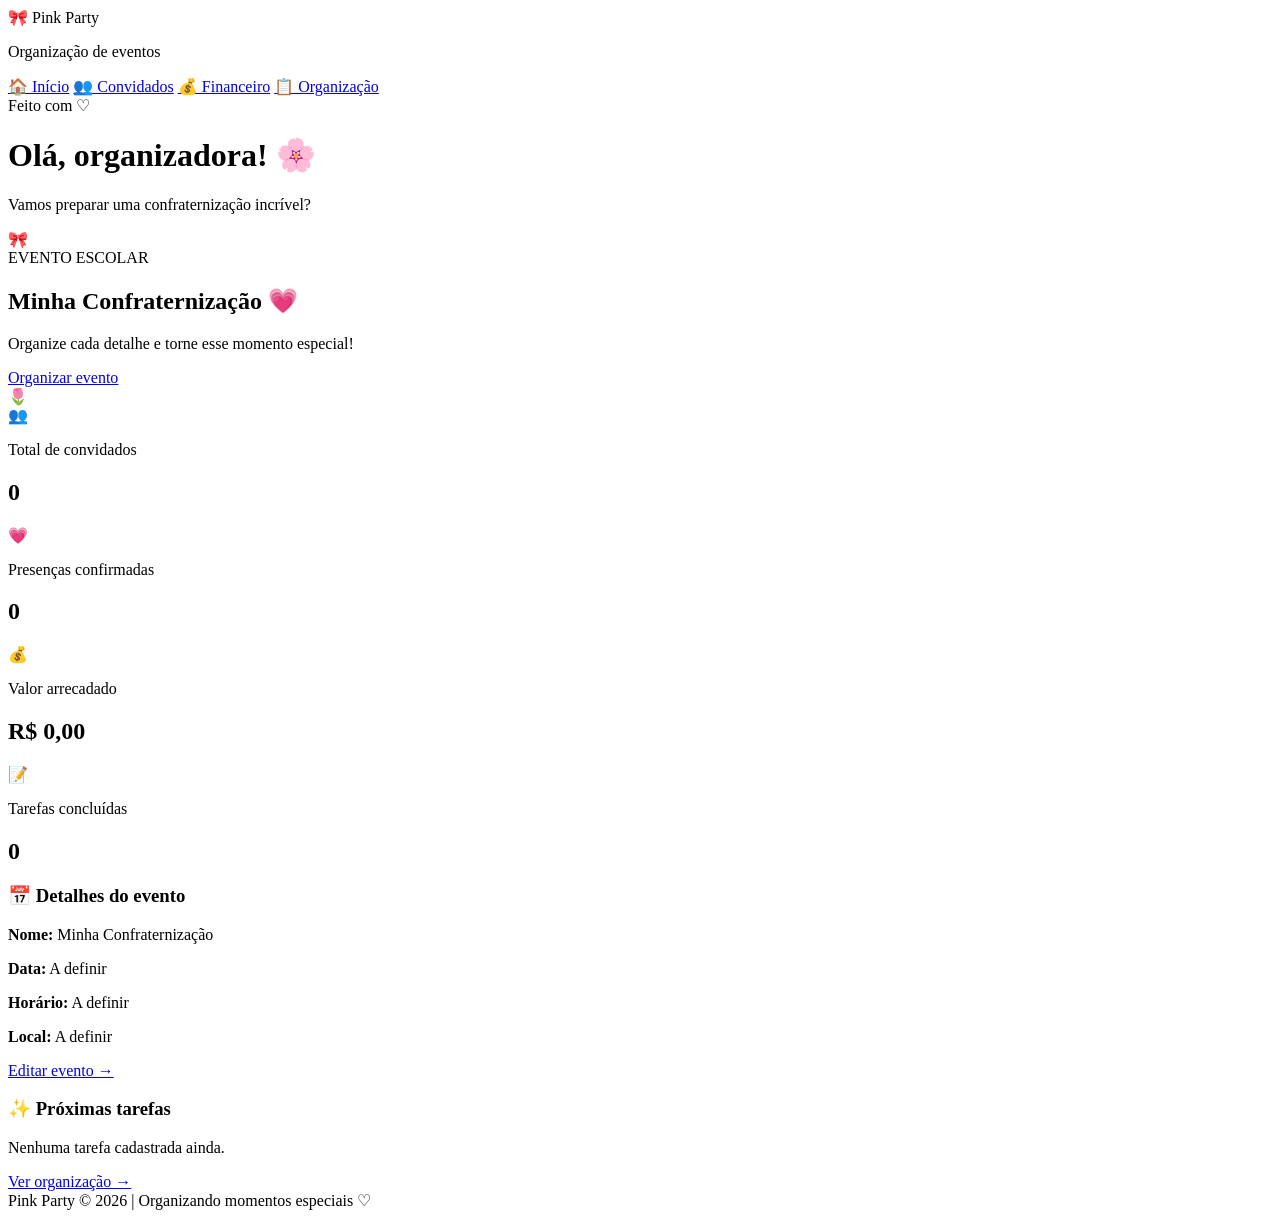
==== index.html @ e9d88d9f "att" ====
<!DOCTYPE html>
<html lang="pt-BR">
<head>
    <meta charset="UTF-8">
    <meta name="viewport" content="width=device-width, initial-scale=1.0">
    <title>Pink Party | Início</title>
    <link rel="stylesheet" href="css/style.css">
</head>
<body>

<div class="layout">

    <aside class="sidebar">
        <div class="logo">🎀 Pink Party</div>
        <p class="subtitle">Organização de eventos</p>

        <nav>
            <a href="index.html" class="active">🏠 Início</a>
            <a href="convidados.html">👥 Convidados</a>
            <a href="financeiro.html">💰 Financeiro</a>
            <a href="organizacao.html">📋 Organização</a>
        </nav>

        <div class="sidebar-footer">
            Feito com ♡
        </div>
    </aside>

    <main class="main-content">

        <header class="topbar">
            <div>
                <h1>Olá, organizadora! 🌸</h1>
                <p>Vamos preparar uma confraternização incrível?</p>
            </div>
            <div class="profile">🎀</div>
        </header>

        <section class="welcome">
            <div>
                <span>EVENTO ESCOLAR</span>
                <h2>Minha Confraternização 💗</h2>
                <p>Organize cada detalhe e torne esse momento especial!</p>
                <a href="organizacao.html" class="btn">Organizar evento</a>
            </div>
            <div class="welcome-decoration">🌷</div>
        </section>

        <section class="stats">

            <div class="stat-card">
                <div class="stat-icon">👥</div>
                <p>Total de convidados</p>
                <h2 id="totalConvidados">0</h2>
            </div>

            <div class="stat-card">
                <div class="stat-icon">💗</div>
                <p>Presenças confirmadas</p>
                <h2 id="totalConfirmados">0</h2>
            </div>

            <div class="stat-card">
                <div class="stat-icon">💰</div>
                <p>Valor arrecadado</p>
                <h2 id="totalArrecadado">R$ 0,00</h2>
            </div>

            <div class="stat-card">
                <div class="stat-icon">📝</div>
                <p>Tarefas concluídas</p>
                <h2 id="totalTarefas">0</h2>
            </div>

        </section>

        <section class="content-grid">

            <div class="panel">
                <h3>📅 Detalhes do evento</h3>
                <div class="event-details">
                    <p><strong>Nome:</strong> <span id="eventoNome">Minha Confraternização</span></p>
                    <p><strong>Data:</strong> <span id="eventoData">A definir</span></p>
                    <p><strong>Horário:</strong> <span id="eventoHorario">A definir</span></p>
                    <p><strong>Local:</strong> <span id="eventoLocal">A definir</span></p>
                </div>
                <a href="organizacao.html" class="text-link">Editar evento →</a>
            </div>

            <div class="panel">
                <h3>✨ Próximas tarefas</h3>
                <div id="tarefasResumo">
                    <p class="empty">Nenhuma tarefa cadastrada ainda.</p>
                </div>
                <a href="organizacao.html" class="text-link">Ver organização →</a>
            </div>

        </section>

        <footer>
            Pink Party © 2026 | Organizando momentos especiais ♡
        </footer>

    </main>
</div>

<script src="js/script.js"></script>
</body>
</html>
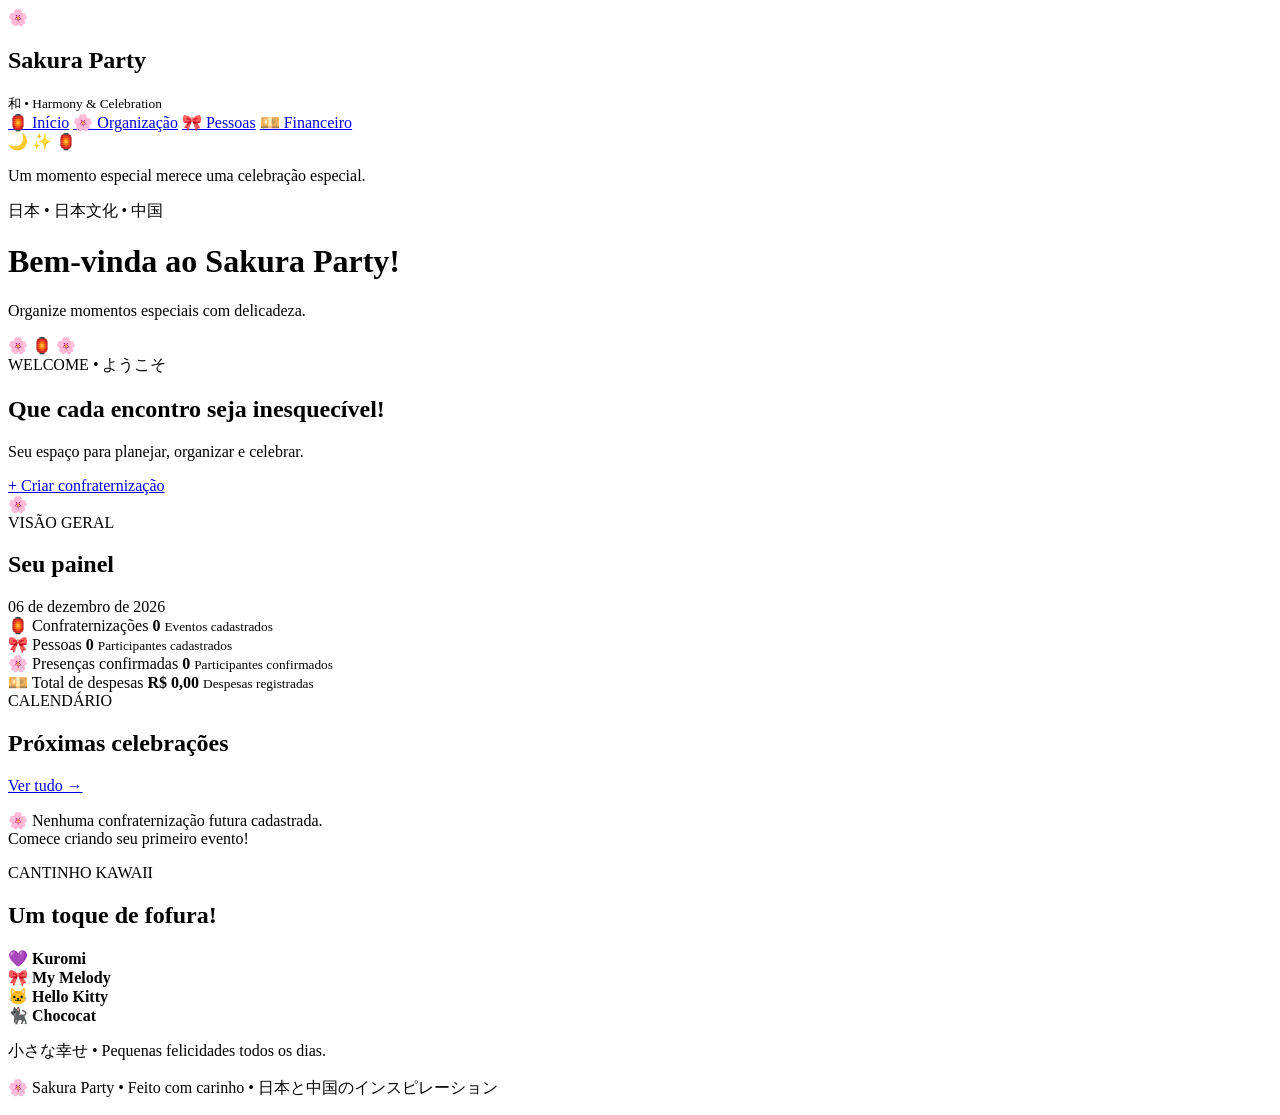
==== commit 9bcdad95: "att" ====
--- a/index.html
+++ b/index.html
@@ -4,107 +4,137 @@
 <head>
     <meta charset="UTF-8">
     <meta name="viewport" content="width=device-width, initial-scale=1.0">
-    <title>Pink Party | Início</title>
+    <title>Sakura Party | Início</title>
     <link rel="stylesheet" href="css/style.css">
+    <script src="script.js" defer></script>
 </head>
-<body>
+<body data-page="inicio">
 
 <div class="layout">
+    <aside class="sidebar">
+        <div class="brand">
+            <span class="brand-icon">🌸</span>
+            <h2>Sakura Party</h2>
+            <small>和 • Harmony & Celebration</small>
+        </div>
 
-    <aside class="sidebar">
-        <div class="logo">🎀 Pink Party</div>
-        <p class="subtitle">Organização de eventos</p>
-
-        <nav>
-            <a href="index.html" class="active">🏠 Início</a>
-            <a href="convidados.html">👥 Convidados</a>
-            <a href="financeiro.html">💰 Financeiro</a>
-            <a href="organizacao.html">📋 Organização</a>
+        <nav class="menu">
+            <a href="index.html" class="active">🏮 Início</a>
+            <a href="organizacao.html">🌸 Organização</a>
+            <a href="pessoas.html">🎀 Pessoas</a>
+            <a href="real.html">💴 Financeiro</a>
         </nav>
 
         <div class="sidebar-footer">
-            Feito com ♡
+            <span>🌙 ✨ 🏮</span>
+            <p>Um momento especial merece uma celebração especial.</p>
         </div>
     </aside>
 
     <main class="main-content">
-
         <header class="topbar">
             <div>
-                <h1>Olá, organizadora! 🌸</h1>
-                <p>Vamos preparar uma confraternização incrível?</p>
+                <span class="eyebrow">日本 • 日本文化 • 中国</span>
+                <h1>Bem-vinda ao Sakura Party!</h1>
+                <p>Organize momentos especiais com delicadeza.</p>
             </div>
-            <div class="profile">🎀</div>
+            <div class="top-decoration">🌸 🏮 🌸</div>
         </header>
 
-        <section class="welcome">
+        <section class="welcome-banner">
             <div>
-                <span>EVENTO ESCOLAR</span>
-                <h2>Minha Confraternização 💗</h2>
-                <p>Organize cada detalhe e torne esse momento especial!</p>
-                <a href="organizacao.html" class="btn">Organizar evento</a>
+                <span class="banner-label">WELCOME • ようこそ</span>
+                <h2>Que cada encontro seja inesquecível!</h2>
+                <p>Seu espaço para planejar, organizar e celebrar.</p>
+                <a href="organizacao.html" class="primary-button">
+                    + Criar confraternização
+                </a>
             </div>
-            <div class="welcome-decoration">🌷</div>
+            <div class="banner-art">🌸</div>
         </section>
 
-        <section class="stats">
-
-            <div class="stat-card">
-                <div class="stat-icon">👥</div>
-                <p>Total de convidados</p>
-                <h2 id="totalConvidados">0</h2>
+        <section class="section-heading">
+            <div>
+                <span class="eyebrow">VISÃO GERAL</span>
+                <h2>Seu painel</h2>
             </div>
-
-            <div class="stat-card">
-                <div class="stat-icon">💗</div>
-                <p>Presenças confirmadas</p>
-                <h2 id="totalConfirmados">0</h2>
-            </div>
-
-            <div class="stat-card">
-                <div class="stat-icon">💰</div>
-                <p>Valor arrecadado</p>
-                <h2 id="totalArrecadado">R$ 0,00</h2>
-            </div>
-
-            <div class="stat-card">
-                <div class="stat-icon">📝</div>
-                <p>Tarefas concluídas</p>
-                <h2 id="totalTarefas">0</h2>
-            </div>
-
+            <span class="date-label" id="todayDate"></span>
         </section>
 
-        <section class="content-grid">
+        <section class="stats-grid">
+            <article class="stat-card">
+                <span class="stat-icon">🏮</span>
+                <span>Confraternizações</span>
+                <strong id="totalEvents">0</strong>
+                <small>Eventos cadastrados</small>
+            </article>
 
-            <div class="panel">
-                <h3>📅 Detalhes do evento</h3>
-                <div class="event-details">
-                    <p><strong>Nome:</strong> <span id="eventoNome">Minha Confraternização</span></p>
-                    <p><strong>Data:</strong> <span id="eventoData">A definir</span></p>
-                    <p><strong>Horário:</strong> <span id="eventoHorario">A definir</span></p>
-                    <p><strong>Local:</strong> <span id="eventoLocal">A definir</span></p>
-                </div>
-                <a href="organizacao.html" class="text-link">Editar evento →</a>
-            </div>
+            <article class="stat-card">
+                <span class="stat-icon">🎀</span>
+                <span>Pessoas</span>
+                <strong id="totalPeople">0</strong>
+                <small>Participantes cadastrados</small>
+            </article>
 
-            <div class="panel">
-                <h3>✨ Próximas tarefas</h3>
-                <div id="tarefasResumo">
-                    <p class="empty">Nenhuma tarefa cadastrada ainda.</p>
-                </div>
-                <a href="organizacao.html" class="text-link">Ver organização →</a>
-            </div>
+            <article class="stat-card">
+                <span class="stat-icon">🌸</span>
+                <span>Presenças confirmadas</span>
+                <strong id="confirmedPeople">0</strong>
+                <small>Participantes confirmados</small>
+            </article>
 
+            <article class="stat-card">
+                <span class="stat-icon">💴</span>
+                <span>Total de despesas</span>
+                <strong id="totalExpenses">R$ 0,00</strong>
+                <small>Despesas registradas</small>
+            </article>
         </section>
 
-        <footer>
-            Pink Party © 2026 | Organizando momentos especiais ♡
+        <section class="dashboard-grid">
+            <article class="panel">
+                <div class="panel-heading">
+                    <div>
+                        <span class="eyebrow">CALENDÁRIO</span>
+                        <h2>Próximas celebrações</h2>
+                    </div>
+                    <a href="organizacao.html" class="text-link">Ver tudo →</a>
+                </div>
+                <div id="upcomingEvents" class="event-preview">
+                    <p class="empty-state">🌸 Nenhuma confraternização cadastrada.</p>
+                </div>
+            </article>
+
+            <article class="panel character-panel">
+                <span class="eyebrow">CANTINHO KAWAII</span>
+                <h2>Um toque de fofura!</h2>
+                <div class="character-grid">
+                    <div class="character kuromi">
+                        <span>💜</span>
+                        <strong>Kuromi</strong>
+                    </div>
+                    <div class="character melody">
+                        <span>🎀</span>
+                        <strong>My Melody</strong>
+                    </div>
+                    <div class="character kitty">
+                        <span>🐱</span>
+                        <strong>Hello Kitty</strong>
+                    </div>
+                    <div class="character chococat">
+                        <span>🐈‍⬛</span>
+                        <strong>Chococat</strong>
+                    </div>
+                </div>
+                <p class="soft-message">小さな幸せ • Pequenas felicidades todos os dias.</p>
+            </article>
+        </section>
+
+        <footer class="footer">
+            <p>🌸 Sakura Party • Feito com carinho • 日本と中国のインスピレーション</p>
         </footer>
-
     </main>
 </div>
 
-<script src="js/script.js"></script>
 </body>
 </html>
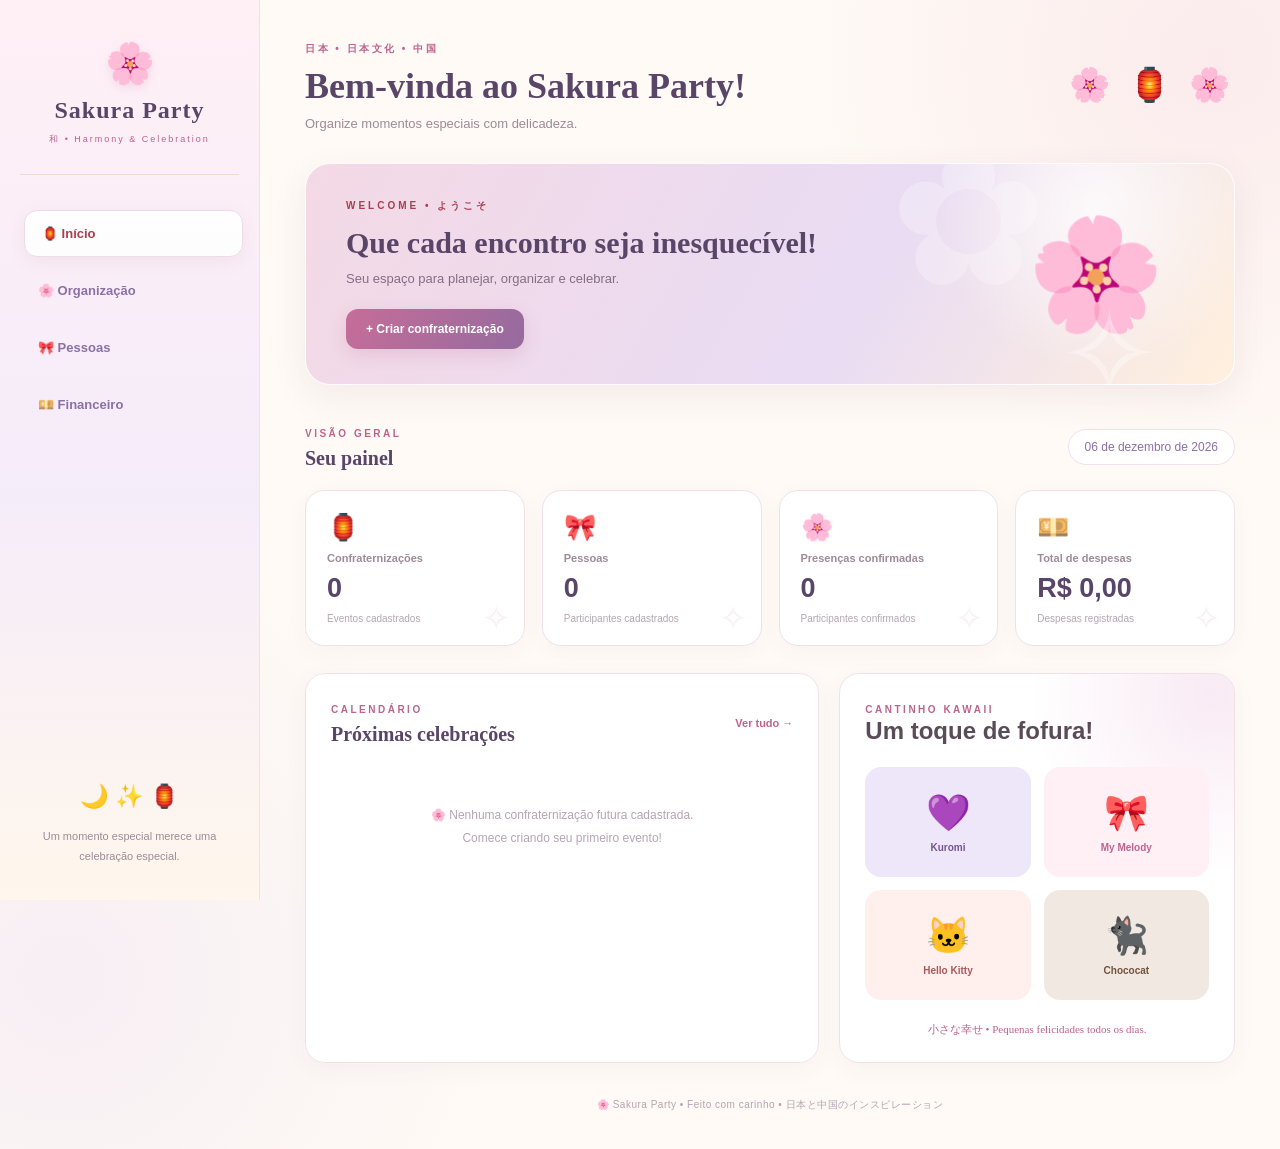
==== commit eeea6c3d: "att" ====
--- a/index.html
+++ b/index.html
@@ -5,7 +5,7 @@
     <meta charset="UTF-8">
     <meta name="viewport" content="width=device-width, initial-scale=1.0">
     <title>Sakura Party | Início</title>
-    <link rel="stylesheet" href="css/style.css">
+    <link rel="stylesheet" href="style.css">
     <script src="script.js" defer></script>
 </head>
 <body data-page="inicio">
--- a/style.css
+++ b/style.css
@@ -0,0 +1,975 @@
+
+@import url('https://fonts.googleapis.com/css2?family=DM+Sans:wght@400;500;600;700;800&family=Noto+Serif+JP:wght@400;500;600;700&display=swap');
+
+:root {
+    --pink: #e8a9c3;
+    --pink-dark: #bd638e;
+    --pink-light: #fff0f5;
+    --purple: #8b70a5;
+    --purple-dark: #594568;
+    --lavender: #e8dcf3;
+    --red: #a83e50;
+    --red-light: #fae8e8;
+    --gold: #c69b55;
+    --gold-light: #f8efd9;
+    --cream: #fffaf5;
+    --white: #ffffff;
+    --text: #594c57;
+    --muted: #9c8b98;
+    --border: #f0e1e9;
+    --shadow: 0 12px 35px rgba(107, 69, 95, .08);
+    --radius: 20px;
+}
+
+* {
+    margin: 0;
+    padding: 0;
+    box-sizing: border-box;
+}
+
+html {
+    scroll-behavior: smooth;
+}
+
+body {
+    min-height: 100vh;
+    font-family: 'DM Sans', sans-serif;
+    color: var(--text);
+    background:
+        radial-gradient(circle at 95% 5%, rgba(232,169,195,.18), transparent 25%),
+        radial-gradient(circle at 5% 85%, rgba(218,198,238,.22), transparent 28%),
+        var(--cream);
+}
+
+button, input, select, textarea {
+    font: inherit;
+}
+
+button, a {
+    -webkit-tap-highlight-color: transparent;
+}
+
+a {
+    text-decoration: none;
+    color: inherit;
+}
+
+/* =================================
+   ESTRUTURA PRINCIPAL
+================================= */
+
+.layout {
+    display: flex;
+    min-height: 100vh;
+}
+
+.sidebar {
+    width: 260px;
+    min-width: 260px;
+    height: 100vh;
+    position: sticky;
+    top: 0;
+    padding: 28px 20px;
+    display: flex;
+    flex-direction: column;
+    background: linear-gradient(
+        180deg,
+        #fff0f5 0%,
+        #f5ecfa 55%,
+        #fff7ec 100%
+    );
+    border-right: 1px solid var(--border);
+    overflow-y: auto;
+}
+
+.brand {
+    text-align: center;
+    padding: 12px 5px 28px;
+    border-bottom: 1px solid rgba(198,155,85,.25);
+}
+
+.brand-icon {
+    display: block;
+    font-size: 40px;
+    margin-bottom: 10px;
+    filter: drop-shadow(0 4px 5px rgba(190,100,145,.15));
+}
+
+.brand h2 {
+    font-family: 'Noto Serif JP', serif;
+    font-size: 24px;
+    color: var(--purple-dark);
+    letter-spacing: 1px;
+}
+
+.brand small {
+    display: block;
+    margin-top: 9px;
+    font-size: 9px;
+    letter-spacing: 2px;
+    color: var(--pink-dark);
+}
+
+.menu {
+    display: flex;
+    flex-direction: column;
+    gap: 10px;
+    margin-top: 35px;
+}
+
+.menu a {
+    display: flex;
+    align-items: center;
+    gap: 12px;
+    padding: 15px 17px;
+    border-radius: 13px;
+    color: var(--purple);
+    font-size: 13px;
+    font-weight: 700;
+    border: 1px solid transparent;
+    transition: .25s ease;
+}
+
+.menu a:hover,
+.menu a.active {
+    color: var(--red);
+    background: rgba(255,255,255,.9);
+    border-color: #f0dce5;
+    box-shadow: 0 5px 18px rgba(150,90,120,.08);
+    transform: translateX(4px);
+}
+
+.sidebar-footer {
+    margin-top: auto;
+    padding: 25px 8px 5px;
+    text-align: center;
+    font-size: 11px;
+    color: var(--muted);
+    line-height: 1.8;
+}
+
+.sidebar-footer span {
+    display: block;
+    font-size: 23px;
+    margin-bottom: 10px;
+}
+
+.main-content {
+    flex: 1;
+    min-width: 0;
+    max-width: 1650px;
+    padding: 38px 45px 25px;
+    margin: 0 auto;
+}
+
+/* =================================
+   CABEÇALHO
+================================= */
+
+.topbar {
+    display: flex;
+    justify-content: space-between;
+    align-items: center;
+    gap: 20px;
+    margin-bottom: 32px;
+}
+
+.topbar h1 {
+    font-family: 'Noto Serif JP', serif;
+    color: var(--purple-dark);
+    font-size: clamp(25px, 3vw, 36px);
+    margin: 9px 0;
+}
+
+.topbar p {
+    font-size: 13px;
+    color: var(--muted);
+}
+
+.eyebrow {
+    color: var(--pink-dark);
+    font-size: 10px;
+    font-weight: 800;
+    letter-spacing: 2.5px;
+}
+
+.top-decoration {
+    font-size: 33px;
+    letter-spacing: 5px;
+}
+
+.date-label {
+    background: white;
+    border: 1px solid var(--border);
+    border-radius: 30px;
+    padding: 10px 16px;
+    color: var(--purple);
+    font-size: 12px;
+    white-space: nowrap;
+}
+
+/* =================================
+   BANNER ORIENTAL
+================================= */
+
+.welcome-banner {
+    position: relative;
+    isolation: isolate;
+    overflow: hidden;
+    min-height: 215px;
+    padding: 35px 40px;
+    margin-bottom: 38px;
+    display: flex;
+    align-items: center;
+    justify-content: space-between;
+    gap: 20px;
+    border-radius: 25px;
+    border: 1px solid rgba(255,255,255,.9);
+    background:
+        radial-gradient(circle at 85% 20%, rgba(255,255,255,.8), transparent 20%),
+        linear-gradient(120deg, #f4d9e5, #e9dcf3 60%, #fff0dd);
+    box-shadow: var(--shadow);
+}
+
+.welcome-banner::before {
+    content: "✿";
+    position: absolute;
+    z-index: -1;
+    right: 20%;
+    top: -55px;
+    font-size: 190px;
+    color: rgba(255,255,255,.25);
+}
+
+.welcome-banner::after {
+    content: "✧";
+    position: absolute;
+    right: 8%;
+    bottom: -40px;
+    font-size: 120px;
+    color: rgba(255,255,255,.35);
+}
+
+.banner-label {
+    display: block;
+    color: var(--red);
+    font-size: 10px;
+    font-weight: 800;
+    letter-spacing: 3px;
+    margin-bottom: 13px;
+}
+
+.welcome-banner h2 {
+    max-width: 570px;
+    color: var(--purple-dark);
+    font-family: 'Noto Serif JP', serif;
+    font-size: clamp(21px, 3vw, 30px);
+    margin-bottom: 11px;
+}
+
+.welcome-banner p {
+    color: #846e83;
+    font-size: 13px;
+    margin-bottom: 23px;
+}
+
+.banner-art {
+    font-size: 110px;
+    padding-right: 30px;
+    animation: sakuraFloat 4s ease-in-out infinite;
+}
+
+.banner-emoji {
+    font-size: 75px;
+    margin-right: 35px;
+    animation: sakuraFloat 4s ease-in-out infinite;
+}
+
+.compact-banner {
+    min-height: 160px;
+}
+
+.compact-banner p {
+    margin-bottom: 0;
+}
+
+@keyframes sakuraFloat {
+    0%, 100% {
+        transform: translateY(0);
+    }
+    50% {
+        transform: translateY(-10px);
+    }
+}
+
+/* =================================
+   BOTÕES
+================================= */
+
+.primary-button,
+.secondary-button,
+.danger-button {
+    display: inline-flex;
+    justify-content: center;
+    align-items: center;
+    gap: 8px;
+    padding: 13px 20px;
+    border: none;
+    border-radius: 12px;
+    cursor: pointer;
+    font-size: 12px;
+    font-weight: 700;
+    transition: .25s ease;
+}
+
+.primary-button {
+    color: white;
+    background: linear-gradient(120deg, #c66d98, #956b9f);
+    box-shadow: 0 6px 18px rgba(189,99,142,.2);
+}
+
+.primary-button:hover {
+    transform: translateY(-3px);
+    box-shadow: 0 9px 22px rgba(189,99,142,.3);
+}
+
+.secondary-button {
+    color: var(--purple);
+    background: #f1eafa;
+}
+
+.secondary-button:hover {
+    background: #e7d9f3;
+}
+
+.danger-button {
+    color: var(--red);
+    background: var(--red-light);
+}
+
+button:disabled {
+    opacity: .5;
+    cursor: not-allowed;
+}
+
+.form-actions {
+    display: flex;
+    flex-wrap: wrap;
+    gap: 10px;
+    margin-top: 18px;
+}
+
+/* =================================
+   TÍTULOS
+================================= */
+
+.section-heading {
+    display: flex;
+    justify-content: space-between;
+    align-items: center;
+    gap: 15px;
+    margin-bottom: 20px;
+}
+
+.section-heading h2,
+.panel-heading h2 {
+    font-family: 'Noto Serif JP', serif;
+    color: var(--purple-dark);
+    font-size: 20px;
+    margin-top: 6px;
+}
+
+.panel-heading {
+    display: flex;
+    justify-content: space-between;
+    align-items: center;
+    gap: 12px;
+    margin-bottom: 23px;
+}
+
+.heading-icon {
+    font-size: 27px;
+}
+
+.text-link {
+    color: var(--pink-dark);
+    font-size: 11px;
+    font-weight: 800;
+}
+
+.text-link:hover {
+    color: var(--red);
+}
+
+/* =================================
+   CARTÕES DE ESTATÍSTICAS
+================================= */
+
+.stats-grid {
+    display: grid;
+    grid-template-columns: repeat(4, minmax(0, 1fr));
+    gap: 17px;
+    margin-bottom: 27px;
+}
+
+.stat-card {
+    position: relative;
+    overflow: hidden;
+    min-width: 0;
+    padding: 21px;
+    display: flex;
+    flex-direction: column;
+    gap: 9px;
+    background: white;
+    border: 1px solid var(--border);
+    border-radius: 19px;
+    box-shadow: 0 6px 22px rgba(100,70,90,.04);
+    transition: .25s ease;
+}
+
+.stat-card:hover {
+    transform: translateY(-4px);
+    box-shadow: var(--shadow);
+}
+
+.stat-card::after {
+    content: "✧";
+    position: absolute;
+    right: 14px;
+    bottom: 7px;
+    font-size: 34px;
+    color: rgba(215,166,195,.17);
+}
+
+.stat-card > span:not(.stat-icon) {
+    font-size: 11px;
+    font-weight: 600;
+    color: var(--muted);
+}
+
+.stat-icon {
+    font-size: 26px;
+}
+
+.stat-card strong {
+    color: var(--purple-dark);
+    font-size: clamp(20px, 2.5vw, 27px);
+    overflow-wrap: anywhere;
+}
+
+.stat-card small {
+    font-size: 10px;
+    color: #b4a6b2;
+}
+
+.small-stats,
+.finance-stats {
+    grid-template-columns: repeat(3, minmax(0, 1fr));
+}
+
+/* =================================
+   PAINÉIS
+================================= */
+
+.dashboard-grid {
+    display: grid;
+    grid-template-columns: 1.3fr 1fr;
+    gap: 20px;
+}
+
+.content-grid {
+    display: grid;
+    grid-template-columns: minmax(280px, .9fr) minmax(0, 1.3fr);
+    align-items: start;
+    gap: 20px;
+}
+
+.panel {
+    min-width: 0;
+    padding: 25px;
+    background: rgba(255,255,255,.96);
+    border: 1px solid var(--border);
+    border-radius: var(--radius);
+    box-shadow: 0 6px 25px rgba(100,70,90,.045);
+}
+
+/* =================================
+   FORMULÁRIOS
+================================= */
+
+form {
+    display: flex;
+    flex-direction: column;
+    gap: 11px;
+}
+
+form label {
+    color: var(--purple-dark);
+    font-size: 11px;
+    font-weight: 700;
+    margin-top: 4px;
+}
+
+input,
+select,
+textarea {
+    width: 100%;
+    padding: 13px 14px;
+    color: var(--text);
+    background: #fffbfd;
+    border: 1px solid #eddee7;
+    border-radius: 11px;
+    outline: none;
+    font-size: 12px;
+    transition: .2s ease;
+}
+
+input:focus,
+select:focus,
+textarea:focus {
+    background: white;
+    border-color: var(--pink);
+    box-shadow: 0 0 0 4px rgba(233,168,194,.15);
+}
+
+input::placeholder,
+textarea::placeholder {
+    color: #c4b7c2;
+}
+
+textarea {
+    min-height: 80px;
+    resize: vertical;
+}
+
+.form-row {
+    display: grid;
+    grid-template-columns: 1fr 1fr;
+    gap: 13px;
+}
+
+.form-row > div {
+    min-width: 0;
+    display: flex;
+    flex-direction: column;
+    gap: 10px;
+}
+
+/* =================================
+   PESQUISA
+================================= */
+
+.search-box {
+    display: flex;
+    align-items: center;
+    gap: 10px;
+    padding: 0 13px;
+    margin-bottom: 18px;
+    background: #fffbfd;
+    border: 1px solid var(--border);
+    border-radius: 12px;
+}
+
+.search-box input {
+    border: none;
+    background: transparent;
+    box-shadow: none;
+}
+
+/* =================================
+   LISTAS E REGISTROS
+================================= */
+
+.record-list,
+.event-preview {
+    display: flex;
+    flex-direction: column;
+    gap: 12px;
+}
+
+.record-item {
+    padding: 16px;
+    background: #fffafd;
+    border: 1px solid #f1e5ed;
+    border-radius: 14px;
+    transition: .25s ease;
+}
+
+.record-item:hover {
+    border-color: var(--pink);
+    transform: translateY(-2px);
+    box-shadow: 0 5px 17px rgba(170,100,140,.06);
+}
+
+.record-top {
+    display: flex;
+    justify-content: space-between;
+    align-items: flex-start;
+    gap: 12px;
+}
+
+.record-item h3 {
+    color: var(--purple-dark);
+    font-size: 13px;
+    margin-bottom: 7px;
+    overflow-wrap: anywhere;
+}
+
+.record-item p {
+    color: var(--muted);
+    font-size: 11px;
+    line-height: 1.8;
+    overflow-wrap: anywhere;
+}
+
+.record-meta {
+    display: flex;
+    flex-wrap: wrap;
+    gap: 7px;
+    margin-top: 12px;
+}
+
+.pill {
+    display: inline-flex;
+    align-items: center;
+    padding: 6px 10px;
+    border-radius: 30px;
+    background: #f1eafa;
+    color: var(--purple);
+    font-size: 9px;
+    font-weight: 700;
+}
+
+.pill.success {
+    color: #53845e;
+    background: #e6f3e9;
+}
+
+.pill.pending {
+    color: #a77c39;
+    background: #fff1d9;
+}
+
+.pill.danger {
+    color: #ac5964;
+    background: #fbe7e8;
+}
+
+.record-actions {
+    display: flex;
+    flex-wrap: wrap;
+    gap: 8px;
+    margin-top: 13px;
+}
+
+.small-action {
+    padding: 8px 11px;
+    color: var(--purple);
+    background: white;
+    border: 1px solid var(--border);
+    border-radius: 8px;
+    cursor: pointer;
+    font-size: 10px;
+    font-weight: 700;
+    transition: .2s;
+}
+
+.small-action:hover {
+    background: var(--pink-light);
+    border-color: var(--pink);
+}
+
+.small-action.delete {
+    color: var(--red);
+}
+
+.empty-state {
+    padding: 35px 12px;
+    color: #b5a5b2;
+    text-align: center;
+    font-size: 12px;
+    line-height: 1.9;
+}
+
+.record-description {
+    margin-top: 10px;
+}
+
+/* =================================
+   ÁREA KAWAII
+================================= */
+
+.character-panel {
+    background:
+        radial-gradient(circle at 95% 5%, #f9eaf4, transparent 35%),
+        white;
+}
+
+.character-grid {
+    display: grid;
+    grid-template-columns: repeat(2, 1fr);
+    gap: 13px;
+    margin: 22px 0;
+}
+
+.character {
+    min-height: 110px;
+    display: flex;
+    flex-direction: column;
+    justify-content: center;
+    align-items: center;
+    gap: 8px;
+    padding: 15px 8px;
+    border-radius: 16px;
+    border: 1px solid transparent;
+    transition: .2s;
+}
+
+.character:hover {
+    transform: translateY(-4px);
+}
+
+.character span {
+    font-size: 36px;
+}
+
+.character strong {
+    font-size: 10px;
+}
+
+.kuromi {
+    background: #eee7fa;
+    color: #72558d;
+}
+
+.melody {
+    background: #fff0f5;
+    color: #bd638e;
+}
+
+.kitty {
+    background: #fff0ed;
+    color: #a9585b;
+}
+
+.chococat {
+    background: #f1e9e1;
+    color: #71513d;
+}
+
+.soft-message {
+    margin-top: 15px;
+    color: var(--pink-dark);
+    text-align: center;
+    font-family: 'Noto Serif JP', serif;
+    font-size: 11px;
+}
+
+/* =================================
+   RODAPÉ
+================================= */
+
+.footer {
+    padding: 35px 10px 12px;
+    color: #b4a2b2;
+    text-align: center;
+    font-size: 10px;
+    letter-spacing: .5px;
+}
+
+/* =================================
+   ANIMAÇÕES
+================================= */
+
+@keyframes fadeIn {
+    from {
+        opacity: 0;
+        transform: translateY(8px);
+    }
+    to {
+        opacity: 1;
+        transform: translateY(0);
+    }
+}
+
+.panel,
+.stat-card,
+.record-item {
+    animation: fadeIn .45s ease both;
+}
+
+/* =================================
+   TABLET
+================================= */
+
+@media (max-width: 1100px) {
+    .main-content {
+        padding: 30px 25px;
+    }
+
+    .stats-grid {
+        grid-template-columns: repeat(2, minmax(0, 1fr));
+    }
+
+    .content-grid {
+        grid-template-columns: 1fr;
+    }
+}
+
+/* =================================
+   CELULAR
+================================= */
+
+@media (max-width: 760px) {
+    .layout {
+        display: block;
+    }
+
+    .sidebar {
+        position: relative;
+        width: 100%;
+        min-width: 0;
+        height: auto;
+        min-height: 0;
+        padding: 15px;
+    }
+
+    .brand {
+        padding-bottom: 13px;
+    }
+
+    .brand-icon {
+        font-size: 28px;
+        margin-bottom: 3px;
+    }
+
+    .brand h2 {
+        font-size: 20px;
+    }
+
+    .brand small {
+        font-size: 9px;
+    }
+
+    .menu {
+        flex-direction: row;
+        overflow-x: auto;
+        gap: 6px;
+        margin-top: 13px;
+        padding-bottom: 5px;
+    }
+
+    .menu a {
+        flex-shrink: 0;
+        padding: 11px 13px;
+        font-size: 11px;
+    }
+
+    .menu a:hover,
+    .menu a.active {
+        transform: none;
+    }
+
+    .sidebar-footer {
+        display: none;
+    }
+
+    .main-content {
+        padding: 24px 15px;
+    }
+
+    .topbar {
+        align-items: flex-start;
+    }
+
+    .top-decoration {
+        font-size: 22px;
+    }
+
+    .welcome-banner {
+        min-height: 175px;
+        padding: 24px 20px;
+    }
+
+    .banner-art {
+        font-size: 65px;
+        padding: 0;
+    }
+
+    .banner-emoji {
+        font-size: 45px;
+        margin: 0;
+    }
+
+    .dashboard-grid {
+        grid-template-columns: 1fr;
+    }
+
+    .panel {
+        padding: 18px;
+    }
+
+    .stats-grid {
+        gap: 10px;
+    }
+
+    .stat-card {
+        padding: 15px;
+    }
+
+    .date-label {
+        font-size: 10px;
+    }
+}
+
+/* =================================
+   CELULARES PEQUENOS
+================================= */
+
+@media (max-width: 420px) {
+    .main-content {
+        padding: 20px 11px;
+    }
+
+    .topbar h1 {
+        font-size: 23px;
+    }
+
+    .topbar p {
+        font-size: 11px;
+    }
+
+    .welcome-banner {
+        padding: 20px 15px;
+    }
+
+    .welcome-banner h2 {
+        font-size: 19px;
+    }
+
+    .welcome-banner p {
+        font-size: 11px;
+    }
+
+    .primary-button,
+    .secondary-button {
+        padding: 11px 13px;
+        font-size: 11px;
+    }
+
+    .form-row {
+        grid-template-columns: 1fr;
+    }
+
+    .section-heading h2 {
+        font-size: 17px;
+    }
+
+    .character-grid {
+        gap: 8px;
+    }
+
+    .record-top {
+        flex-wrap: wrap;
+    }
+}
